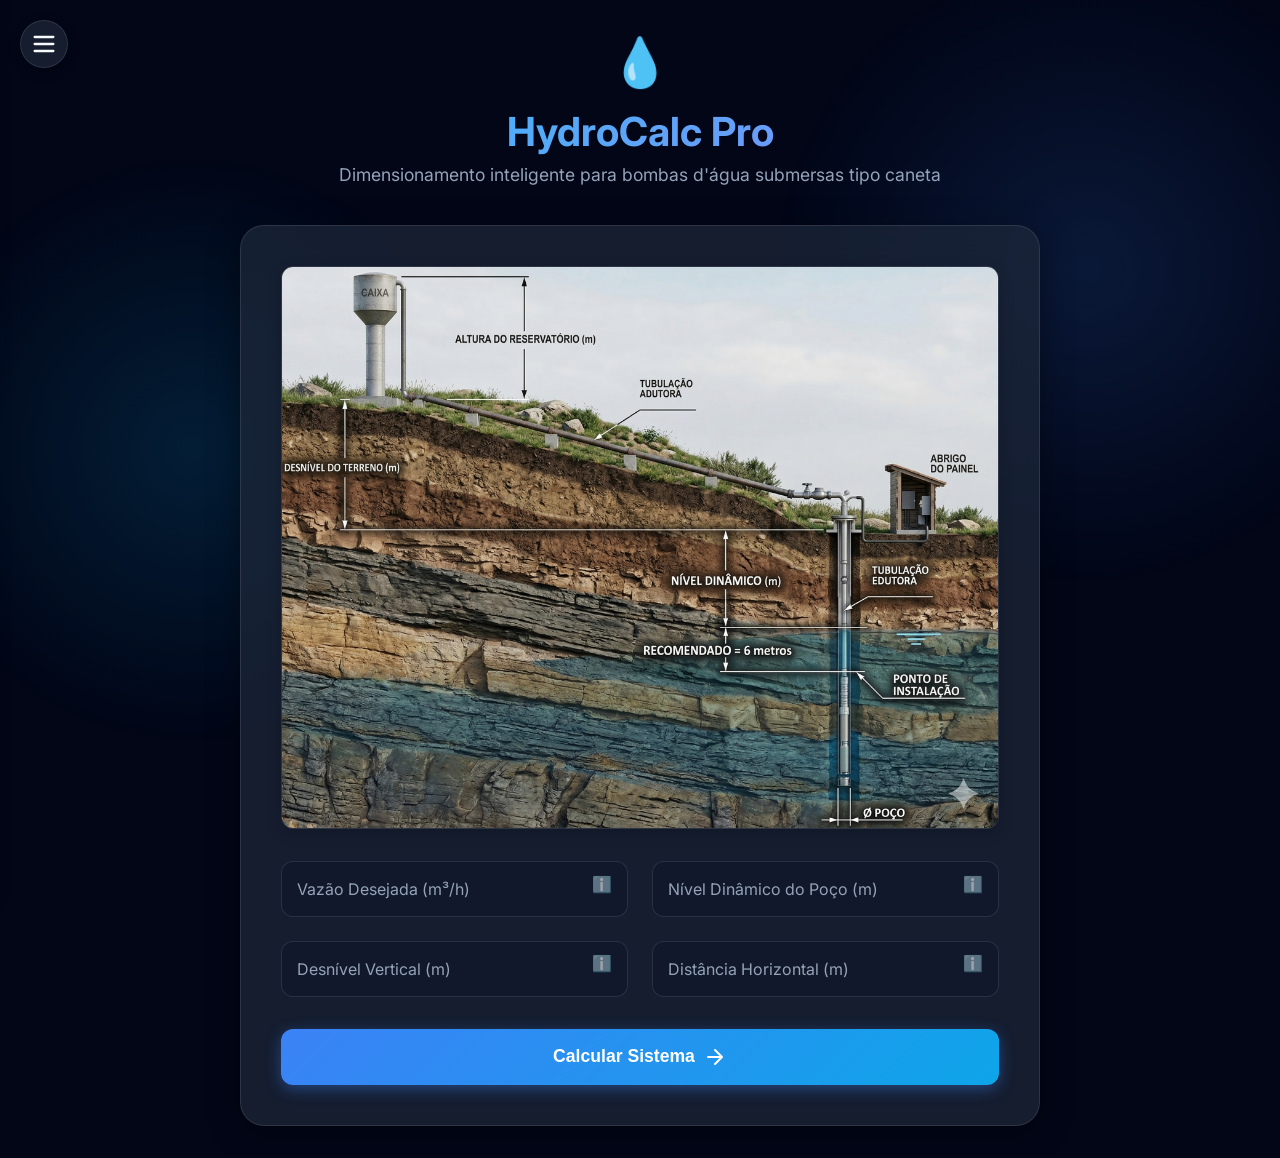
==== CalculoMCA/index.html @ 5e3efb6a "Initial commit of ferramentas project" ====
<!DOCTYPE html>
<html lang="pt-BR">
<head>
    <meta charset="UTF-8">
    <meta name="viewport" content="width=device-width, initial-scale=1.0">
    <title>Dimensionamento de Bomba Submersa</title>
    <link rel="preconnect" href="https://fonts.googleapis.com">
    <link rel="preconnect" href="https://fonts.gstatic.com" crossorigin>
    <link href="https://fonts.googleapis.com/css2?family=Inter:wght@300;400;500;600;700&display=swap" rel="stylesheet">
    <link rel="stylesheet" href="styles.css">
</head>
<body>
    <div class="background-animation"></div>

    <!-- Botão do Menu -->
    <button id="menu-toggle" class="menu-toggle" aria-label="Abrir Menu">
        <svg xmlns="http://www.w3.org/2000/svg" width="28" height="28" fill="none" viewBox="0 0 24 24" stroke="currentColor">
            <path stroke-linecap="round" stroke-linejoin="round" stroke-width="2" d="M4 6h16M4 12h16M4 18h16" />
        </svg>
    </button>

    <!-- Sidebar do Menu -->
    <div id="sidebar-overlay" class="sidebar-overlay"></div>
    <aside id="sidebar" class="sidebar">
        <div class="sidebar-header">
            <h3>Menu</h3>
            <button id="menu-close" class="btn-close-menu" aria-label="Fechar Menu">&times;</button>
        </div>
        <nav class="sidebar-nav">
            <a href="../index.html" class="nav-link">Versão Simplificada</a>
            <a href="../completo/index.html" class="nav-link">Versão Completa</a>
            <a href="./index.html" class="nav-link active">Cálculo de MCA</a>
        </nav>
    </aside>

    <div class="container">
        <header>
            <div class="logo-icon">💧</div>
            <h1>HydroCalc Pro</h1>
            <p>Dimensionamento inteligente para bombas d'água submersas tipo caneta</p>
        </header>

        <main class="glass-card">
            <form id="calc-form">
                <div class="image-container">
                    <img src="imagem.png" alt="Esquema do Sistema de Bombeamento" class="hero-image">
                </div>
                <div class="input-group">
                    <div class="input-field">
                        <input type="number" id="vazao" step="0.1" required placeholder=" ">
                        <label for="vazao">Vazão Desejada (m³/h)</label>
                        <span class="tooltip" title="A quantidade de água necessária por hora. Essencial para o cálculo de potência e diâmetro.">ℹ️</span>
                    </div>

                    <div class="input-field">
                        <input type="number" id="nivelDinamico" step="0.1" required placeholder=" ">
                        <label for="nivelDinamico">Nível Dinâmico do Poço (m)</label>
                        <span class="tooltip" title="A profundidade da água no poço enquanto a bomba está ligada.">ℹ️</span>
                    </div>

                    <div class="input-field">
                        <input type="number" id="desnivelVertical" step="0.1" required placeholder=" ">
                        <label for="desnivelVertical">Desnível Vertical (m)</label>
                        <span class="tooltip" title="A diferença de altura entre a boca do poço e o nível de entrada do reservatório.">ℹ️</span>
                    </div>

                    <div class="input-field">
                        <input type="number" id="distanciaHorizontal" step="0.1" required placeholder=" ">
                        <label for="distanciaHorizontal">Distância Horizontal (m)</label>
                        <span class="tooltip" title="O comprimento do percurso em linha reta pelo solo, do poço ao reservatório.">ℹ️</span>
                    </div>
                </div>

                <button type="submit" class="btn-primary">
                    <span>Calcular Sistema</span>
                    <svg width="24" height="24" viewBox="0 0 24 24" fill="none" class="btn-icon">
                        <path d="M5 12H19M19 12L12 5M19 12L12 19" stroke="currentColor" stroke-width="2" stroke-linecap="round" stroke-linejoin="round"/>
                    </svg>
                </button>
            </form>

            <div id="results" class="results-container hidden">
                <h2>Resultados do Dimensionamento</h2>
                
                <div class="results-grid">
                    <div class="result-card">
                        <div class="icon-wrapper bg-blue">💦</div>
                        <div class="result-info">
                            <span class="result-label">Altura Manométrica Total</span>
                            <span class="result-value" id="res-mca">-</span>
                        </div>
                    </div>

                    <div class="result-card">
                        <div class="icon-wrapper bg-purple">⚡</div>
                        <div class="result-info">
                            <span class="result-label">Potência Recomendada</span>
                            <span class="result-value" id="res-potencia">-</span>
                        </div>
                    </div>

                    <div class="result-card">
                        <div class="icon-wrapper bg-teal">⭕</div>
                        <div class="result-info">
                            <span class="result-label">Tubulação (Edutora/Adutora)</span>
                            <span class="result-value" id="res-diametro">-</span>
                        </div>
                    </div>
                </div>
                
                <div class="details-text">
                    <p><strong>Comprimento Total da Tubulação:</strong> <span id="res-comprimento">-</span> metros.</p>
                    <p><strong>Nota:</strong> Este cálculo considera uma perda de carga estimada de 5% sobre a extensão total da tubulação e eficiência típica de motores submersos (50%). Para projetos complexos, consulte um engenheiro especialista.</p>
                </div>

                <button id="download-txt" class="btn-secondary hidden">
                    <span>Baixar Memorial (.txt)</span>
                    <svg width="20" height="20" viewBox="0 0 24 24" fill="none" stroke="currentColor" stroke-width="2" stroke-linecap="round" stroke-linejoin="round">
                        <path d="M21 15v4a2 2 0 0 1-2 2H5a2 2 0 0 1-2-2v4"></path>
                        <polyline points="7 10 12 15 17 10"></polyline>
                        <line x1="12" y1="15" x2="12" y2="3"></line>
                    </svg>
                </button>
            </div>
        </main>
    </div>

    <script src="script.js"></script>
    <script>
        document.addEventListener('DOMContentLoaded', () => {
            const menuToggle = document.getElementById('menu-toggle');
            const menuClose = document.getElementById('menu-close');
            const sidebar = document.getElementById('sidebar');
            const overlay = document.getElementById('sidebar-overlay');

            function openMenu() {
                sidebar.classList.add('open');
                overlay.classList.add('active');
            }

            function closeMenu() {
                sidebar.classList.remove('open');
                overlay.classList.remove('active');
            }

            if(menuToggle) menuToggle.addEventListener('click', openMenu);
            if(menuClose) menuClose.addEventListener('click', closeMenu);
            if(overlay) overlay.addEventListener('click', closeMenu);
        });
    </script>
</body>
</html>
---- CalculoMCA/styles.css ----
:root {
    --bg-dark: #0f172a;
    --bg-darker: #020617;
    --primary: #3b82f6;
    --primary-hover: #2563eb;
    --accent: #0ea5e9;
    --text-main: #f8fafc;
    --text-muted: #94a3b8;
    --glass-bg: rgba(30, 41, 59, 0.7);
    --glass-border: rgba(255, 255, 255, 0.1);
    --glass-shadow: 0 8px 32px 0 rgba(0, 0, 0, 0.37);
    --card-bg: rgba(15, 23, 42, 0.6);
}

* {
    margin: 0;
    padding: 0;
    box-sizing: border-box;
}

body {
    font-family: 'Inter', sans-serif;
    background-color: var(--bg-darker);
    color: var(--text-main);
    min-height: 100vh;
    display: flex;
    justify-content: center;
    align-items: center;
    overflow-x: hidden;
    position: relative;
    padding: 2rem 1rem;
}

/* Dynamic Background */
.background-animation {
    position: fixed;
    top: 0;
    left: 0;
    width: 100vw;
    height: 100vh;
    background: radial-gradient(circle at 15% 50%, rgba(14, 165, 233, 0.15), transparent 25%),
                radial-gradient(circle at 85% 30%, rgba(59, 130, 246, 0.15), transparent 25%);
    z-index: -1;
    animation: pulseBg 15s ease-in-out infinite alternate;
}

@keyframes pulseBg {
    0% { transform: scale(1); }
    100% { transform: scale(1.1); }
}

.container {
    width: 100%;
    max-width: 800px;
    z-index: 1;
}

header {
    text-align: center;
    margin-bottom: 2.5rem;
}

.logo-icon {
    font-size: 3rem;
    margin-bottom: 1rem;
    animation: float 3s ease-in-out infinite;
    display: inline-block;
}

@keyframes float {
    0% { transform: translateY(0px); }
    50% { transform: translateY(-10px); }
    100% { transform: translateY(0px); }
}

h1 {
    font-size: 2.5rem;
    font-weight: 700;
    margin-bottom: 0.5rem;
    background: linear-gradient(135deg, #38bdf8, #818cf8);
    -webkit-background-clip: text;
    background-clip: text;
    -webkit-text-fill-color: transparent;
}

header p {
    color: var(--text-muted);
    font-size: 1.1rem;
}

.glass-card {
    background: var(--glass-bg);
    backdrop-filter: blur(16px);
    -webkit-backdrop-filter: blur(16px);
    border: 1px solid var(--glass-border);
    border-radius: 24px;
    padding: 2.5rem;
    box-shadow: var(--glass-shadow);
    transition: transform 0.3s ease, box-shadow 0.3s ease;
}

.image-container {
    width: 100%;
    margin-bottom: 2rem;
    display: flex;
    justify-content: center;
}

.hero-image {
    max-width: 100%;
    height: auto;
    border-radius: 12px;
    box-shadow: 0 4px 15px rgba(0, 0, 0, 0.2);
    border: 1px solid var(--glass-border);
}

.input-group {
    display: grid;
    grid-template-columns: 1fr 1fr;
    gap: 1.5rem;
    margin-bottom: 2rem;
}

@media (max-width: 600px) {
    .input-group {
        grid-template-columns: 1fr;
    }
}

.input-field {
    position: relative;
    width: 100%;
}

.input-field input {
    width: 100%;
    padding: 1.5rem 1rem 0.6rem;
    background: var(--card-bg);
    border: 1px solid var(--glass-border);
    border-radius: 12px;
    color: var(--text-main);
    font-family: inherit;
    font-size: 1rem;
    outline: none;
    transition: all 0.3s ease;
}

.input-field input:focus, .input-field input:not(:placeholder-shown) {
    border-color: var(--accent);
    box-shadow: 0 0 0 2px rgba(14, 165, 233, 0.2);
}

.input-field label {
    position: absolute;
    left: 1rem;
    top: 50%;
    transform: translateY(-50%);
    color: var(--text-muted);
    pointer-events: none;
    transition: all 0.3s ease;
    font-size: 1rem;
}

.input-field input:focus ~ label,
.input-field input:not(:placeholder-shown) ~ label {
    top: 0.75rem;
    font-size: 0.75rem;
    color: var(--accent);
}

.tooltip {
    position: absolute;
    right: 1rem;
    top: 40%;
    transform: translateY(-50%);
    cursor: help;
    opacity: 0.6;
    transition: opacity 0.3s ease;
}

.tooltip:hover {
    opacity: 1;
}

.btn-primary {
    width: 100%;
    padding: 1rem;
    background: linear-gradient(135deg, var(--primary), var(--accent));
    color: white;
    border: none;
    border-radius: 12px;
    font-size: 1.1rem;
    font-weight: 600;
    cursor: pointer;
    display: flex;
    justify-content: center;
    align-items: center;
    gap: 0.5rem;
    transition: all 0.3s ease;
    box-shadow: 0 4px 15px rgba(59, 130, 246, 0.4);
}

.btn-primary:hover {
    transform: translateY(-2px);
    box-shadow: 0 6px 20px rgba(59, 130, 246, 0.6);
}

.btn-primary:active {
    transform: translateY(0);
}

.btn-icon, .btn-secondary svg {
    transition: transform 0.3s ease;
}

.btn-primary:hover .btn-icon {
    transform: translateX(4px);
}

.btn-secondary {
    width: 100%;
    margin-top: 1.5rem;
    padding: 0.8rem;
    background: rgba(255, 255, 255, 0.05);
    color: var(--text-main);
    border: 1px solid var(--glass-border);
    border-radius: 12px;
    font-size: 1rem;
    font-weight: 500;
    cursor: pointer;
    display: flex;
    justify-content: center;
    align-items: center;
    gap: 0.5rem;
    transition: all 0.3s ease;
}

.btn-secondary:hover {
    background: rgba(255, 255, 255, 0.1);
    border-color: var(--accent);
    transform: translateY(-2px);
}

.btn-secondary:hover svg {
    transform: translateY(2px);
}

.hidden {
    display: none !important;
}

.results-container {
    margin-top: 2.5rem;
    padding-top: 2.5rem;
    border-top: 1px solid var(--glass-border);
    animation: slideUp 0.5s cubic-bezier(0.16, 1, 0.3, 1) forwards;
}

@keyframes slideUp {
    from { opacity: 0; transform: translateY(20px); }
    to { opacity: 1; transform: translateY(0); }
}

.results-container h2 {
    font-size: 1.5rem;
    margin-bottom: 1.5rem;
    text-align: center;
}

.results-grid {
    display: grid;
    grid-template-columns: repeat(auto-fit, minmax(200px, 1fr));
    gap: 1.5rem;
    margin-bottom: 1.5rem;
}

.result-card {
    background: var(--card-bg);
    border: 1px solid var(--glass-border);
    border-radius: 16px;
    padding: 1.5rem;
    display: flex;
    flex-direction: column;
    align-items: center;
    text-align: center;
    transition: transform 0.3s ease;
}

.result-card:hover {
    transform: translateY(-5px);
    background: rgba(30, 41, 59, 0.8);
}

.icon-wrapper {
    width: 48px;
    height: 48px;
    border-radius: 50%;
    display: flex;
    justify-content: center;
    align-items: center;
    font-size: 1.5rem;
    margin-bottom: 1rem;
}

.bg-blue { background: rgba(59, 130, 246, 0.2); color: #60a5fa; }
.bg-purple { background: rgba(168, 85, 247, 0.2); color: #c084fc; }
.bg-teal { background: rgba(20, 184, 166, 0.2); color: #2dd4bf; }

.result-label {
    display: block;
    color: var(--text-muted);
    font-size: 0.9rem;
    margin-bottom: 0.5rem;
}

.result-value {
    display: block;
    font-size: 1.5rem;
    font-weight: 700;
    color: var(--text-main);
}

.details-text {
    background: rgba(15, 23, 42, 0.4);
    padding: 1rem;
    border-radius: 12px;
    font-size: 0.9rem;
    color: var(--text-muted);
    border-left: 4px solid var(--accent);
}

.details-text p {
    margin-bottom: 0.5rem;
}

.details-text p:last-child {
    margin-bottom: 0;
}

/* =========================================
   Sidebar / Menu Lateral
   ========================================= */
.menu-toggle {
    position: fixed;
    top: 20px;
    left: 20px;
    z-index: 1000;
    background: var(--glass-bg);
    backdrop-filter: blur(8px);
    -webkit-backdrop-filter: blur(8px);
    border: 1px solid var(--glass-border);
    color: var(--text-main);
    width: 48px;
    height: 48px;
    border-radius: 50%;
    display: flex;
    align-items: center;
    justify-content: center;
    cursor: pointer;
    box-shadow: 0 4px 12px rgba(0, 0, 0, 0.3);
    transition: all 0.3s ease;
}

.menu-toggle:hover {
    transform: scale(1.05);
    background: rgba(255, 255, 255, 0.1);
    box-shadow: 0 6px 16px rgba(0, 0, 0, 0.4);
}

.sidebar-overlay {
    position: fixed;
    top: 0;
    left: 0;
    width: 100vw;
    height: 100vh;
    background: rgba(2, 6, 23, 0.6);
    backdrop-filter: blur(4px);
    -webkit-backdrop-filter: blur(4px);
    z-index: 1001;
    opacity: 0;
    visibility: hidden;
    transition: all 0.3s ease;
}

.sidebar-overlay.active {
    opacity: 1;
    visibility: visible;
}

.sidebar {
    position: fixed;
    top: 0;
    left: -320px;
    width: 300px;
    height: 100vh;
    background: rgba(15, 23, 42, 0.85);
    backdrop-filter: blur(20px);
    -webkit-backdrop-filter: blur(20px);
    border-right: 1px solid var(--glass-border);
    z-index: 1002;
    box-shadow: 2px 0 20px rgba(0, 0, 0, 0.5);
    transition: left 0.4s cubic-bezier(0.16, 1, 0.3, 1);
    display: flex;
    flex-direction: column;
}

.sidebar.open {
    left: 0;
}

.sidebar-header {
    padding: 1.5rem;
    display: flex;
    justify-content: space-between;
    align-items: center;
    border-bottom: 1px solid var(--glass-border);
}

.sidebar-header h3 {
    font-size: 1.5rem;
    font-weight: 800;
    color: var(--text-main);
    margin: 0;
}

.btn-close-menu {
    background: transparent;
    border: none;
    font-size: 2.5rem;
    color: var(--text-muted);
    cursor: pointer;
    line-height: 1;
    transition: color 0.2s, transform 0.2s;
}

.btn-close-menu:hover {
    color: #ef4444;
    transform: scale(1.1);
}

.sidebar-nav {
    padding: 1.5rem;
    display: flex;
    flex-direction: column;
    gap: 1rem;
}

.nav-link {
    text-decoration: none;
    color: var(--text-muted);
    font-size: 1.1rem;
    font-weight: 600;
    padding: 0.8rem 1.2rem;
    border-radius: 12px;
    transition: all 0.3s ease;
    background: rgba(255, 255, 255, 0.05);
    border: 1px solid transparent;
}

.nav-link:hover {
    background: rgba(255, 255, 255, 0.1);
    transform: translateX(5px);
    color: var(--accent);
}

.nav-link.active {
    background: linear-gradient(135deg, var(--primary), var(--accent));
    color: white;
    box-shadow: 0 4px 10px rgba(59, 130, 246, 0.3);
}
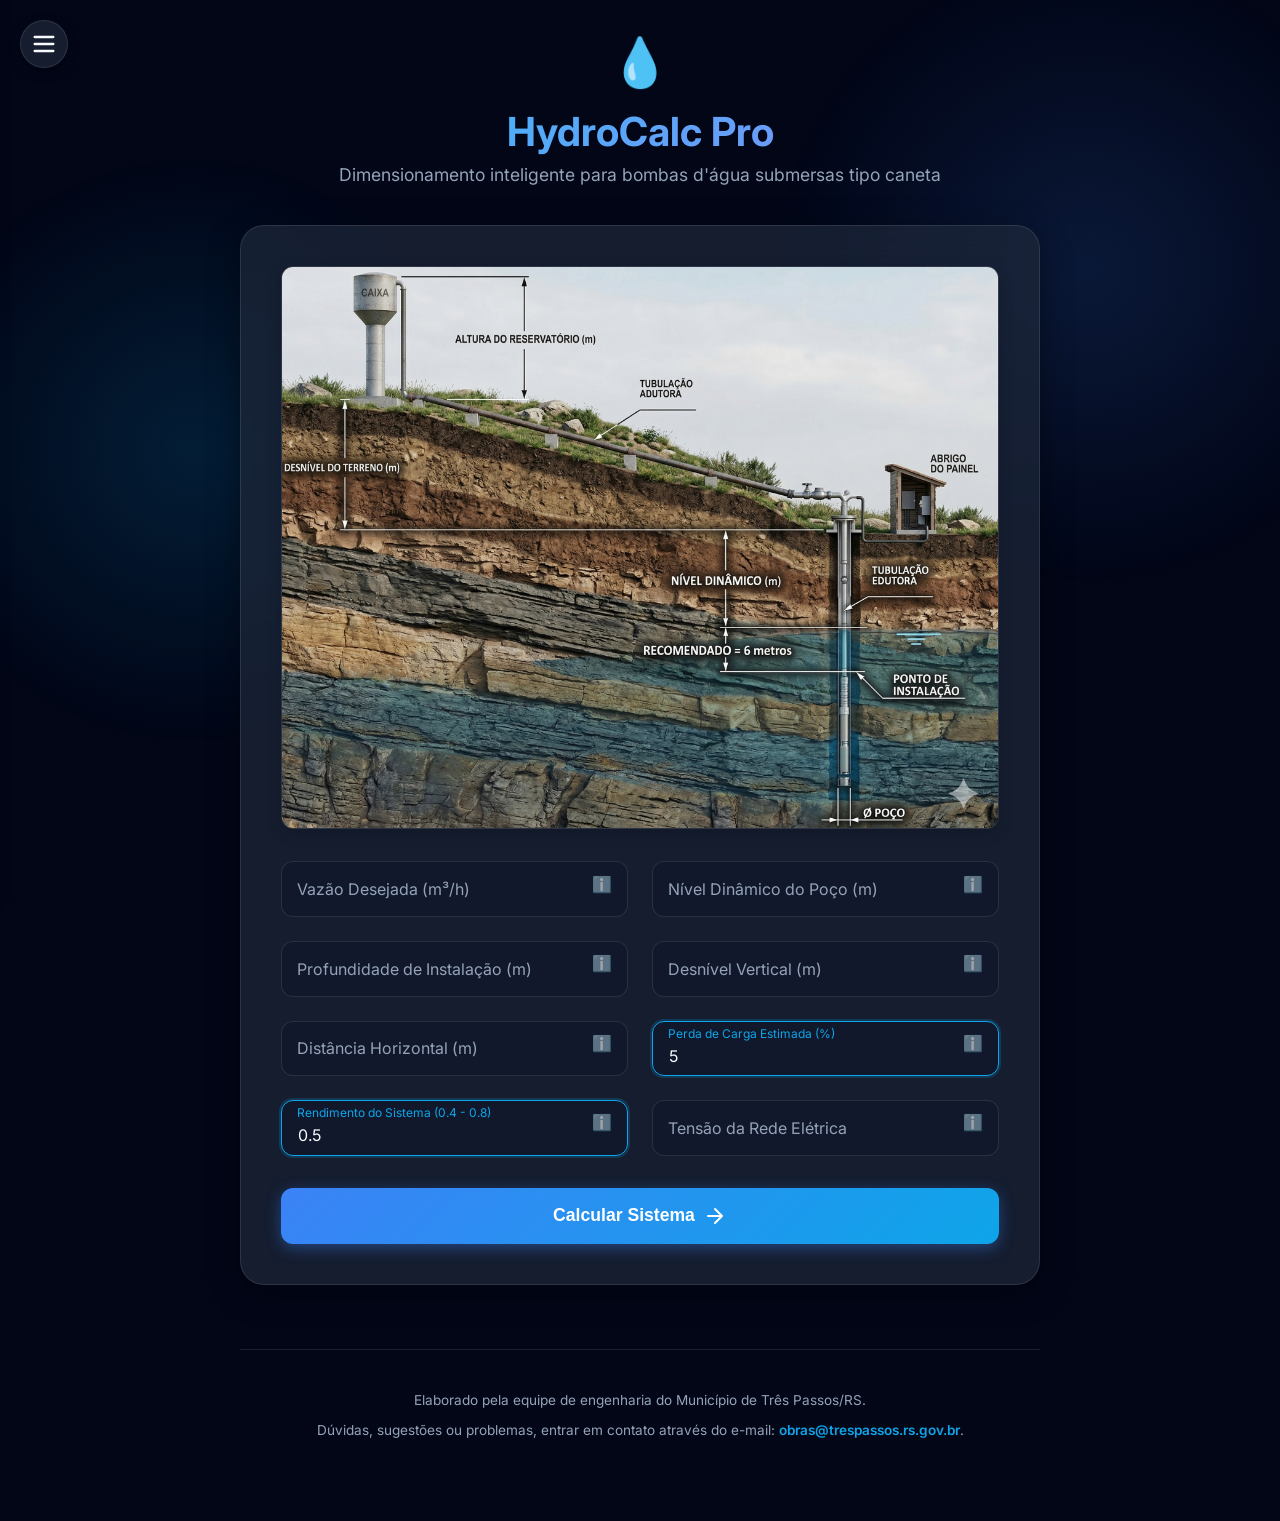
==== commit 248beb2f: "Atualiza sistemas simplificado e completo com opções 4 e 5 da Tabela 42 da NBR 5410 e atualiza .giti" ====
--- a/CalculoMCA/index.html
+++ b/CalculoMCA/index.html
@@ -1,5 +1,6 @@
 <!DOCTYPE html>
 <html lang="pt-BR">
+
 <head>
     <meta charset="UTF-8">
     <meta name="viewport" content="width=device-width, initial-scale=1.0">
@@ -9,12 +10,14 @@
     <link href="https://fonts.googleapis.com/css2?family=Inter:wght@300;400;500;600;700&display=swap" rel="stylesheet">
     <link rel="stylesheet" href="styles.css">
 </head>
+
 <body>
     <div class="background-animation"></div>
 
     <!-- Botão do Menu -->
     <button id="menu-toggle" class="menu-toggle" aria-label="Abrir Menu">
-        <svg xmlns="http://www.w3.org/2000/svg" width="28" height="28" fill="none" viewBox="0 0 24 24" stroke="currentColor">
+        <svg xmlns="http://www.w3.org/2000/svg" width="28" height="28" fill="none" viewBox="0 0 24 24"
+            stroke="currentColor">
             <path stroke-linecap="round" stroke-linejoin="round" stroke-width="2" d="M4 6h16M4 12h16M4 18h16" />
         </svg>
     </button>
@@ -49,39 +52,79 @@
                     <div class="input-field">
                         <input type="number" id="vazao" step="0.1" required placeholder=" ">
                         <label for="vazao">Vazão Desejada (m³/h)</label>
-                        <span class="tooltip" title="A quantidade de água necessária por hora. Essencial para o cálculo de potência e diâmetro.">ℹ️</span>
+                        <span class="tooltip"
+                            title="A quantidade de água necessária por hora. Essencial para o cálculo de potência e diâmetro.">ℹ️</span>
                     </div>
 
                     <div class="input-field">
                         <input type="number" id="nivelDinamico" step="0.1" required placeholder=" ">
                         <label for="nivelDinamico">Nível Dinâmico do Poço (m)</label>
-                        <span class="tooltip" title="A profundidade da água no poço enquanto a bomba está ligada.">ℹ️</span>
+                        <span class="tooltip"
+                            title="A profundidade da água no poço enquanto a bomba está ligada.">ℹ️</span>
+                    </div>
+
+                    <div class="input-field">
+                        <input type="number" id="profundidadeInstalacao" step="0.1" required placeholder=" ">
+                        <label for="profundidadeInstalacao">Profundidade de Instalação (m)</label>
+                        <span class="tooltip"
+                            title="A profundidade real onde a bomba está posicionada. Usado para o comprimento total da tubulação.">ℹ️</span>
                     </div>
 
                     <div class="input-field">
                         <input type="number" id="desnivelVertical" step="0.1" required placeholder=" ">
                         <label for="desnivelVertical">Desnível Vertical (m)</label>
-                        <span class="tooltip" title="A diferença de altura entre a boca do poço e o nível de entrada do reservatório.">ℹ️</span>
+                        <span class="tooltip"
+                            title="A diferença de altura entre a boca do poço e o nível de entrada do reservatório.">ℹ️</span>
                     </div>
 
                     <div class="input-field">
                         <input type="number" id="distanciaHorizontal" step="0.1" required placeholder=" ">
                         <label for="distanciaHorizontal">Distância Horizontal (m)</label>
-                        <span class="tooltip" title="O comprimento do percurso em linha reta pelo solo, do poço ao reservatório.">ℹ️</span>
+                        <span class="tooltip"
+                            title="O comprimento do percurso em linha reta pelo solo, do poço ao reservatório.">ℹ️</span>
+                    </div>
+
+                    <div class="input-field">
+                        <input type="number" id="perdaCarga" step="1" min="1" max="30" value="5" required
+                            placeholder=" ">
+                        <label for="perdaCarga">Perda de Carga Estimada (%)</label>
+                        <span class="tooltip"
+                            title="Padrão de 5% para instalações simples e trechos curtos. Aumente este valor para tubulações muito longas ou com muitas conexões.">ℹ️</span>
+                    </div>
+
+                    <div class="input-field">
+                        <input type="number" id="rendimento" step="0.01" min="0.4" max="0.8" value="0.5" required
+                            placeholder=" ">
+                        <label for="rendimento">Rendimento do Sistema (0.4 - 0.8)</label>
+                        <span class="tooltip"
+                            title="Eficiência do conjunto motor-bomba. Use 0,5 para estimativas padrão.">ℹ️</span>
+                    </div>
+
+                    <div class="input-field">
+                        <select id="tensaoRede" required>
+                            <option value="" disabled selected></option>
+                            <option value="220_mono">220V Monofásico</option>
+                            <option value="220_tri">220V Trifásico</option>
+                            <option value="380_tri">380V Trifásico</option>
+                        </select>
+                        <label for="tensaoRede">Tensão da Rede Elétrica</label>
+                        <span class="tooltip"
+                            title="A voltagem disponível para o painel de comando. Afeta a bitola do cabo da bomba.">ℹ️</span>
                     </div>
                 </div>
 
                 <button type="submit" class="btn-primary">
                     <span>Calcular Sistema</span>
                     <svg width="24" height="24" viewBox="0 0 24 24" fill="none" class="btn-icon">
-                        <path d="M5 12H19M19 12L12 5M19 12L12 19" stroke="currentColor" stroke-width="2" stroke-linecap="round" stroke-linejoin="round"/>
+                        <path d="M5 12H19M19 12L12 5M19 12L12 19" stroke="currentColor" stroke-width="2"
+                            stroke-linecap="round" stroke-linejoin="round" />
                     </svg>
                 </button>
             </form>
 
             <div id="results" class="results-container hidden">
                 <h2>Resultados do Dimensionamento</h2>
-                
+
                 <div class="results-grid">
                     <div class="result-card">
                         <div class="icon-wrapper bg-blue">💦</div>
@@ -106,25 +149,66 @@
                             <span class="result-value" id="res-diametro">-</span>
                         </div>
                     </div>
-                </div>
-                
+
+                    <div class="result-card">
+                        <div class="icon-wrapper bg-yellow">🔌</div>
+                        <div class="result-info">
+                            <span class="result-label">Cabo Sugerido (Bomba ao Painel ≈ <span
+                                    id="res-dist-cabo">0</span>m)</span>
+                            <div class="cabos-list">
+                                <div class="cabo-item"><span class="cabo-tensao" id="res-tensao-lbl">-</span> <span
+                                        class="cabo-bitola" id="res-cabo-bitola">-</span></div>
+                            </div>
+                        </div>
+                    </div>
+
+                    <div class="result-card hidden" id="card-bomba-leao">
+                        <div class="icon-wrapper" style="background: rgba(234, 179, 8, 0.2); color: #facc15;">⭐</div>
+                        <div class="result-info">
+                            <span class="result-label">Bomba Calculada (Ref. Leão)</span>
+                            <span class="result-value" id="res-bomba-modelo" style="font-size: 1.25rem;">-</span>
+                            <span class="cabo-tensao" id="res-bomba-potencia">-</span>
+                        </div>
+                    </div>
+                </div>
+
                 <div class="details-text">
                     <p><strong>Comprimento Total da Tubulação:</strong> <span id="res-comprimento">-</span> metros.</p>
-                    <p><strong>Nota:</strong> Este cálculo considera uma perda de carga estimada de 5% sobre a extensão total da tubulação e eficiência típica de motores submersos (50%). Para projetos complexos, consulte um engenheiro especialista.</p>
-                </div>
-
-                <button id="download-txt" class="btn-secondary hidden">
-                    <span>Baixar Memorial (.txt)</span>
-                    <svg width="20" height="20" viewBox="0 0 24 24" fill="none" stroke="currentColor" stroke-width="2" stroke-linecap="round" stroke-linejoin="round">
-                        <path d="M21 15v4a2 2 0 0 1-2 2H5a2 2 0 0 1-2-2v4"></path>
-                        <polyline points="7 10 12 15 17 10"></polyline>
-                        <line x1="12" y1="15" x2="12" y2="3"></line>
-                    </svg>
-                </button>
+                    <p><strong>Nota:</strong> Este cálculo considera uma perda de carga estimada de <span
+                            id="res-nota-perda">5</span>% sobre a extensão total da tubulação e eficiência de <span
+                            id="res-nota-rendimento">50</span>%. Para projetos complexos, consulte um engenheiro
+                        especialista.</p>
+                </div>
+
+                <div class="results-footer">
+                    <a href="leao_tabela_selecao_07-2019_web.pdf" target="_blank" class="btn-secondary">
+                        <span>📖 Tab. Seleção (Leão)</span>
+                        <svg width="20" height="20" viewBox="0 0 24 24" fill="none" stroke="currentColor"
+                            stroke-width="2" stroke-linecap="round" stroke-linejoin="round">
+                            <path d="M18 13v6a2 2 0 0 1-2 2H5a2 2 0 0 1-2-2V8a2 2 0 0 1 2-2h6"></path>
+                            <polyline points="15 3 21 3 21 9"></polyline>
+                            <line x1="10" y1="14" x2="21" y2="3"></line>
+                        </svg>
+                    </a>
+                    <button id="download-txt" class="btn-secondary hidden">
+                        <span>Baixar Memorial (.txt)</span>
+                        <svg width="20" height="20" viewBox="0 0 24 24" fill="none" stroke="currentColor"
+                            stroke-width="2" stroke-linecap="round" stroke-linejoin="round">
+                            <path d="M21 15v4a2 2 0 0 1-2 2H5a2 2 0 0 1-2-2v4"></path>
+                            <polyline points="7 10 12 15 17 10"></polyline>
+                            <line x1="12" y1="15" x2="12" y2="3"></line>
+                        </svg>
+                    </button>
+                </div>
             </div>
         </main>
+        <footer class="main-footer">
+            <p>Elaborado pela equipe de engenharia do Município de Três Passos/RS.</p>
+            <p>Dúvidas, sugestões ou problemas, entrar em contato através do e-mail: <a href="mailto:obras@trespassos.rs.gov.br">obras@trespassos.rs.gov.br</a>.</p>
+        </footer>
     </div>
 
+    <script src="bombas_leao.js"></script>
     <script src="script.js"></script>
     <script>
         document.addEventListener('DOMContentLoaded', () => {
@@ -143,10 +227,11 @@
                 overlay.classList.remove('active');
             }
 
-            if(menuToggle) menuToggle.addEventListener('click', openMenu);
-            if(menuClose) menuClose.addEventListener('click', closeMenu);
-            if(overlay) overlay.addEventListener('click', closeMenu);
+            if (menuToggle) menuToggle.addEventListener('click', openMenu);
+            if (menuClose) menuClose.addEventListener('click', closeMenu);
+            if (overlay) overlay.addEventListener('click', closeMenu);
         });
     </script>
 </body>
-</html>
+
+</html>
--- a/CalculoMCA/styles.css
+++ b/CalculoMCA/styles.css
@@ -132,7 +132,7 @@
     width: 100%;
 }
 
-.input-field input {
+.input-field input, .input-field select {
     width: 100%;
     padding: 1.5rem 1rem 0.6rem;
     background: var(--card-bg);
@@ -143,9 +143,12 @@
     font-size: 1rem;
     outline: none;
     transition: all 0.3s ease;
-}
-
-.input-field input:focus, .input-field input:not(:placeholder-shown) {
+    appearance: none;
+    -webkit-appearance: none;
+}
+
+.input-field input:focus, .input-field input:not(:placeholder-shown),
+.input-field select:focus, .input-field select.has-value {
     border-color: var(--accent);
     box-shadow: 0 0 0 2px rgba(14, 165, 233, 0.2);
 }
@@ -162,7 +165,9 @@
 }
 
 .input-field input:focus ~ label,
-.input-field input:not(:placeholder-shown) ~ label {
+.input-field input:not(:placeholder-shown) ~ label,
+.input-field select:focus ~ label,
+.input-field select.has-value ~ label {
     top: 0.75rem;
     font-size: 0.75rem;
     color: var(--accent);
@@ -305,6 +310,7 @@
 .bg-blue { background: rgba(59, 130, 246, 0.2); color: #60a5fa; }
 .bg-purple { background: rgba(168, 85, 247, 0.2); color: #c084fc; }
 .bg-teal { background: rgba(20, 184, 166, 0.2); color: #2dd4bf; }
+.bg-yellow { background: rgba(234, 179, 8, 0.2); color: #facc15; }
 
 .result-label {
     display: block;
@@ -318,6 +324,34 @@
     font-size: 1.5rem;
     font-weight: 700;
     color: var(--text-main);
+}
+
+.cabos-list {
+    display: flex;
+    flex-direction: column;
+    gap: 0.35rem;
+    margin-top: 0.5rem;
+}
+
+.cabo-item {
+    display: flex;
+    justify-content: space-between;
+    align-items: center;
+    background: rgba(15, 23, 42, 0.3);
+    padding: 0.5rem 0.8rem;
+    border-radius: 8px;
+    border-left: 2px solid var(--accent);
+}
+
+.cabo-tensao {
+    color: var(--text-muted);
+    font-size: 0.85rem;
+}
+
+.cabo-bitola {
+    color: var(--text-main);
+    font-weight: 700;
+    font-size: 1.1rem;
 }
 
 .details-text {
@@ -468,3 +502,47 @@
     color: white;
     box-shadow: 0 4px 10px rgba(59, 130, 246, 0.3);
 }
+
+.results-footer {
+    display: flex;
+    gap: 1rem;
+    margin-top: 1.5rem;
+}
+
+.results-footer .btn-secondary {
+    flex: 1;
+    margin-top: 0;
+    text-decoration: none;
+}
+
+@media (max-width: 600px) {
+    .results-footer {
+        flex-direction: column;
+    }
+}
+
+.main-footer {
+    padding: 2.5rem 1.5rem;
+    text-align: center;
+    color: var(--text-muted);
+    font-size: 0.85rem;
+    border-top: 1px solid var(--glass-border);
+    margin-top: 4rem;
+    line-height: 1.6;
+}
+
+.main-footer p {
+    margin-bottom: 0.5rem;
+}
+
+.main-footer a {
+    color: var(--accent);
+    text-decoration: none;
+    font-weight: 600;
+    transition: color 0.2s;
+}
+
+.main-footer a:hover {
+    color: var(--primary);
+    text-decoration: underline;
+}
